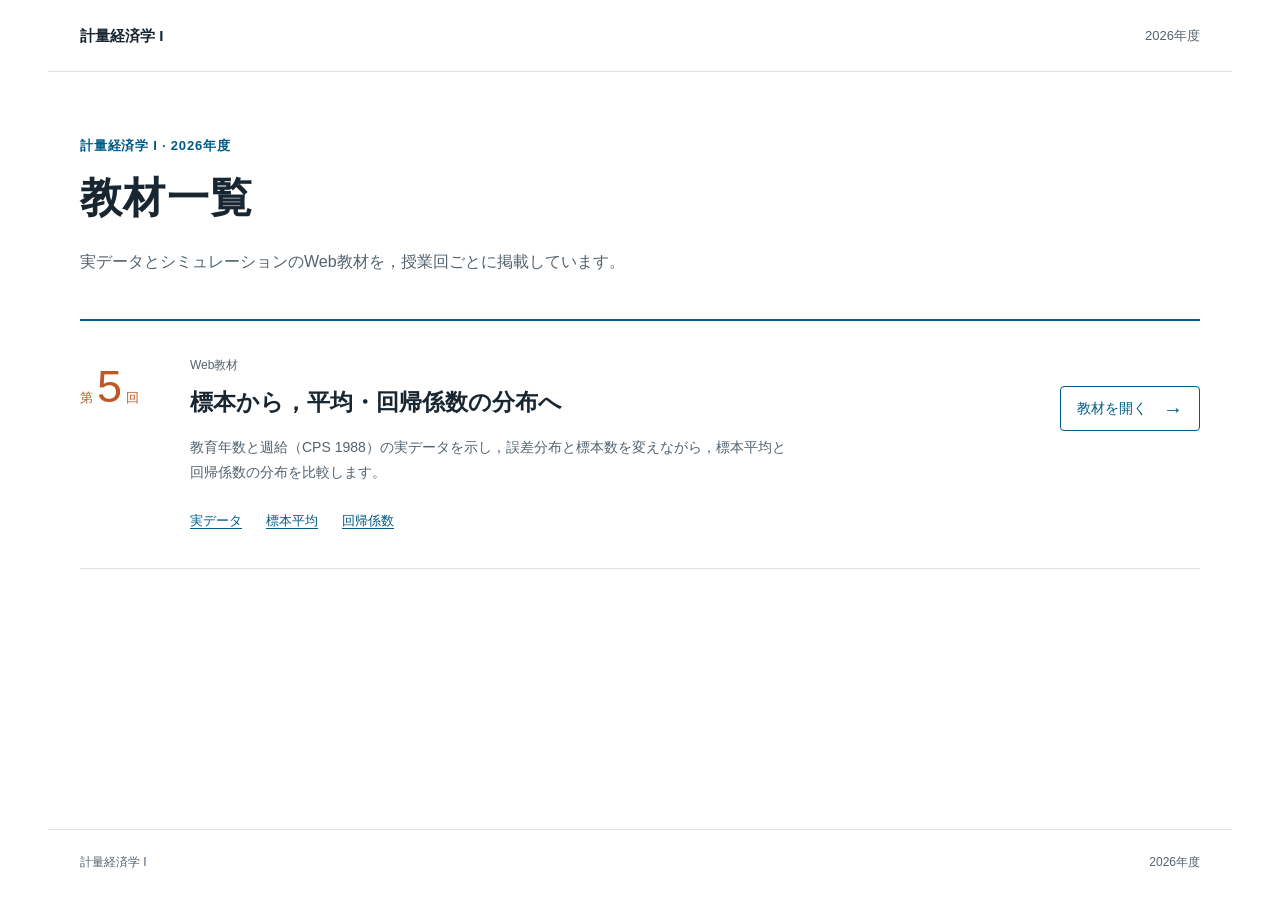
==== docs/index.html @ 07d19f1e "Add files via upload" ====
<!doctype html>
<html lang="ja">
<head>
  <meta charset="utf-8">
  <meta name="viewport" content="width=device-width, initial-scale=1">
  <meta name="description" content="2026年度・計量経済学IのWeb教材一覧。授業回ごとの実データとシミュレーションの教材を掲載しています。">
  <meta name="theme-color" content="#005a85">
  <title>教材一覧｜計量経済学I・2026年度</title>
  <link rel="stylesheet" href="assets/css/index.css">
</head>
<body>
  <a class="skip-link" href="#main">本文へ移動</a>
  <header class="site-header">
    <a class="brand" href="./">計量経済学 I</a>
    <span class="academic-year">2026年度</span>
  </header>
  <main id="main">
    <div class="intro">
      <p class="eyebrow">計量経済学 I · 2026年度</p>
      <h1>教材一覧</h1>
      <p class="lead">実データとシミュレーションのWeb教材を，授業回ごとに掲載しています。</p>
    </div>
    <section aria-label="授業回別の教材">
      <ul class="lesson-list">
        <!-- 教材を追加するときは，同じ形式のliを授業回順に追加します。 -->
        <li>
          <article class="lesson" aria-labelledby="lecture05-title">
            <p class="lecture-number">第<strong>5</strong>回</p>
            <div class="lesson-content">
              <p class="material-type">Web教材</p>
              <h2 id="lecture05-title">標本から，平均・回帰係数の分布へ</h2>
              <p class="description">教育年数と週給（CPS 1988）の実データを示し，誤差分布と標本数を変えながら，標本平均と回帰係数の分布を比較します。</p>
              <nav class="section-links" aria-label="第5回の教材内の項目">
                <a href="lecture05/#examples">実データ</a>
                <a href="lecture05/#mean-experiment">標本平均</a>
                <a href="lecture05/#experiment">回帰係数</a>
              </nav>
            </div>
            <a class="open-lesson" href="lecture05/" aria-label="第5回 標本から，平均・回帰係数の分布への教材を開く">教材を開く <span aria-hidden="true">→</span></a>
          </article>
        </li>
      </ul>
    </section>
  </main>
  <footer class="site-footer"><span>計量経済学 I</span><span>2026年度</span></footer>
</body>
</html>
---- docs/assets/css/index.css ----
:root {
  --ink: #182632;
  --muted: #52636f;
  --blue: #005a85;
  --orange: #be5827;
  --line: #dbe2e6;
}
* { box-sizing: border-box; }
body {
  margin: 0;
  min-height: 100vh;
  min-height: 100dvh;
  display: flex;
  flex-direction: column;
  background: #fff;
  color: var(--ink);
  font: 16px/1.8 'Yu Gothic', YuGothic, Meiryo, sans-serif;
}
a { color: var(--blue); text-underline-offset: .25em; }
a:hover { text-decoration-thickness: 2px; }
:focus-visible { outline: 3px solid #ca792d; outline-offset: 5px; }
.skip-link { position: absolute; left: 20px; top: -100px; padding: 10px 16px; background: #fff; z-index: 1; }
.skip-link:focus { top: 12px; }
.site-header, main, .site-footer { width: min(1184px, 100%); padding-left: 32px; padding-right: 32px; margin-left: auto; margin-right: auto; }
.site-header { display: flex; justify-content: space-between; align-items: center; gap: 24px; padding-top: 22px; padding-bottom: 22px; border-bottom: 1px solid var(--line); }
.brand { color: var(--ink); font-size: 15px; font-weight: 700; text-decoration: none; }
.academic-year { color: var(--muted); font-size: 13px; }
main { flex: 1; padding-bottom: 80px; }
.intro { padding: 62px 0 42px; }
.eyebrow { color: var(--blue); font-size: 13px; font-weight: 650; letter-spacing: .06em; margin: 0 0 12px; }
h1 { margin: 0; font-size: 42px; line-height: 1.4; font-weight: 650; letter-spacing: .03em; }
.lead { margin: 20px 0 0; color: var(--muted); font-size: 16px; }
.lesson-list { list-style: none; padding: 0; margin: 0; border-top: 2px solid var(--blue); }
.lesson-list > li { border-bottom: 1px solid var(--line); }
.lesson { display: grid; grid-template-columns: 80px minmax(0, 1fr) auto; gap: 30px; align-items: start; padding: 34px 0 36px; }
.lecture-number { margin: 0; color: var(--orange); line-height: 1.4; font-size: 13px; white-space: nowrap; }
.lecture-number strong { display: inline-block; margin: 0 4px; font-size: 45px; font-weight: 500; font-variant-numeric: tabular-nums; }
.material-type { margin: 0 0 7px; color: var(--muted); font-size: 12px; }
h2 { margin: 0; font-size: 23px; line-height: 1.65; font-weight: 650; }
.description { max-width: 43em; margin: 13px 0 0; color: var(--muted); font-size: 14px; }
.section-links { display: flex; flex-wrap: wrap; gap: 10px 24px; margin-top: 24px; font-size: 13px; }
.open-lesson { display: inline-flex; align-items: center; gap: 16px; margin-top: 31px; padding: 9px 16px; border: 1px solid var(--blue); border-radius: 4px; text-decoration: none; font-size: 14px; white-space: nowrap; }
.open-lesson:hover { background: #edf4f7; }
.open-lesson span { font-size: 20px; line-height: 1; }
.site-footer { display: flex; gap: 20px; justify-content: space-between; padding-top: 22px; padding-bottom: 26px; border-top: 1px solid var(--line); font-size: 12px; color: var(--muted); }
@media (max-width: 950px) {
  .lesson { grid-template-columns: 72px minmax(0, 1fr); gap: 22px; }
  .open-lesson { grid-column: 2; justify-self: start; margin-top: 0; }
}
@media (max-width: 600px) {
  .site-header, main, .site-footer { padding-left: 20px; padding-right: 20px; }
  .intro { padding: 38px 0 30px; }
  h1 { font-size: 34px; }
  .lead { font-size: 14px; margin-top: 16px; }
  .lesson { grid-template-columns: minmax(0, 1fr); gap: 16px; padding: 24px 0 28px; }
  .lecture-number strong { font-size: 32px; }
  h2 { font-size: 21px; }
  .description { font-size: 14px; }
  .section-links { gap: 10px 20px; margin-top: 20px; }
  .open-lesson { grid-column: 1; margin-top: 4px; }
  main { padding-bottom: 48px; }
}
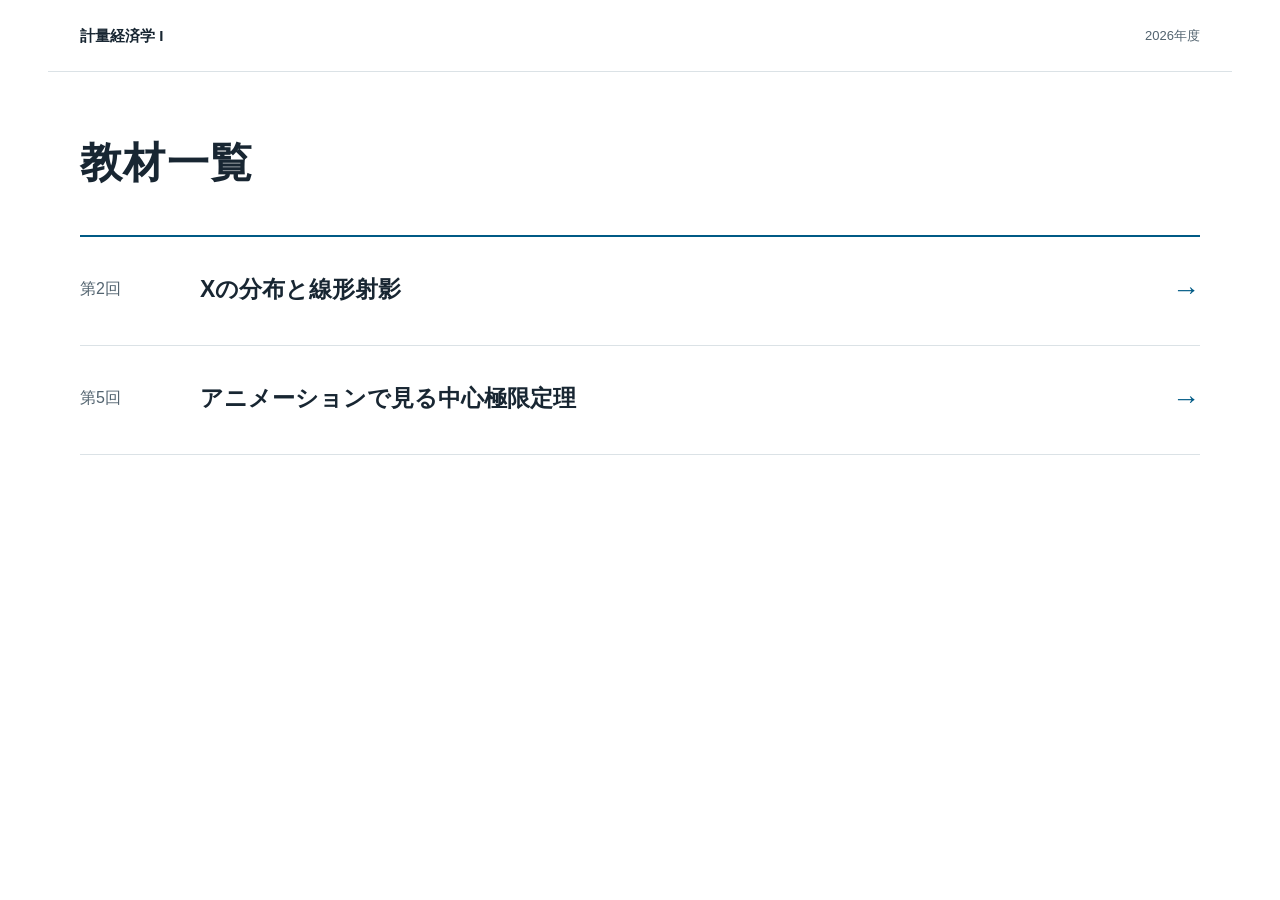
==== commit c1fece26: "Add files via upload" ====
--- a/docs/index.html
+++ b/docs/index.html
@@ -3,7 +3,7 @@
 <head>
   <meta charset="utf-8">
   <meta name="viewport" content="width=device-width, initial-scale=1">
-  <meta name="description" content="2026年度・計量経済学IのWeb教材一覧。授業回ごとの実データとシミュレーションの教材を掲載しています。">
+  <meta name="description" content="2026年度・計量経済学Iの教材一覧。">
   <meta name="theme-color" content="#005a85">
   <title>教材一覧｜計量経済学I・2026年度</title>
   <link rel="stylesheet" href="assets/css/index.css">
@@ -16,32 +16,27 @@
   </header>
   <main id="main">
     <div class="intro">
-      <p class="eyebrow">計量経済学 I · 2026年度</p>
       <h1>教材一覧</h1>
-      <p class="lead">実データとシミュレーションのWeb教材を，授業回ごとに掲載しています。</p>
     </div>
     <section aria-label="授業回別の教材">
       <ul class="lesson-list">
         <!-- 教材を追加するときは，同じ形式のliを授業回順に追加します。 -->
         <li>
-          <article class="lesson" aria-labelledby="lecture05-title">
-            <p class="lecture-number">第<strong>5</strong>回</p>
-            <div class="lesson-content">
-              <p class="material-type">Web教材</p>
-              <h2 id="lecture05-title">標本から，平均・回帰係数の分布へ</h2>
-              <p class="description">教育年数と週給（CPS 1988）の実データを示し，誤差分布と標本数を変えながら，標本平均と回帰係数の分布を比較します。</p>
-              <nav class="section-links" aria-label="第5回の教材内の項目">
-                <a href="lecture05/#examples">実データ</a>
-                <a href="lecture05/#mean-experiment">標本平均</a>
-                <a href="lecture05/#experiment">回帰係数</a>
-              </nav>
-            </div>
-            <a class="open-lesson" href="lecture05/" aria-label="第5回 標本から，平均・回帰係数の分布への教材を開く">教材を開く <span aria-hidden="true">→</span></a>
-          </article>
+          <a class="lesson" href="lecture02/" aria-labelledby="lecture02-number lecture02-title">
+            <span class="lecture-number" id="lecture02-number">第2回</span>
+            <h2 id="lecture02-title">Xの分布と線形射影</h2>
+            <span class="lesson-arrow" aria-hidden="true">→</span>
+          </a>
+        </li>
+        <li>
+          <a class="lesson" href="lecture05/" aria-labelledby="lecture05-number lecture05-title">
+            <span class="lecture-number" id="lecture05-number">第5回</span>
+            <h2 id="lecture05-title">アニメーションで見る中心極限定理</h2>
+            <span class="lesson-arrow" aria-hidden="true">→</span>
+          </a>
         </li>
       </ul>
     </section>
   </main>
-  <footer class="site-footer"><span>計量経済学 I</span><span>2026年度</span></footer>
 </body>
 </html>
--- a/docs/assets/css/index.css
+++ b/docs/assets/css/index.css
@@ -2,7 +2,6 @@
   --ink: #182632;
   --muted: #52636f;
   --blue: #005a85;
-  --orange: #be5827;
   --line: #dbe2e6;
 }
 * { box-sizing: border-box; }
@@ -21,42 +20,26 @@
 :focus-visible { outline: 3px solid #ca792d; outline-offset: 5px; }
 .skip-link { position: absolute; left: 20px; top: -100px; padding: 10px 16px; background: #fff; z-index: 1; }
 .skip-link:focus { top: 12px; }
-.site-header, main, .site-footer { width: min(1184px, 100%); padding-left: 32px; padding-right: 32px; margin-left: auto; margin-right: auto; }
+.site-header, main { width: min(1184px, 100%); padding-left: 32px; padding-right: 32px; margin-left: auto; margin-right: auto; }
 .site-header { display: flex; justify-content: space-between; align-items: center; gap: 24px; padding-top: 22px; padding-bottom: 22px; border-bottom: 1px solid var(--line); }
 .brand { color: var(--ink); font-size: 15px; font-weight: 700; text-decoration: none; }
 .academic-year { color: var(--muted); font-size: 13px; }
 main { flex: 1; padding-bottom: 80px; }
 .intro { padding: 62px 0 42px; }
-.eyebrow { color: var(--blue); font-size: 13px; font-weight: 650; letter-spacing: .06em; margin: 0 0 12px; }
 h1 { margin: 0; font-size: 42px; line-height: 1.4; font-weight: 650; letter-spacing: .03em; }
-.lead { margin: 20px 0 0; color: var(--muted); font-size: 16px; }
 .lesson-list { list-style: none; padding: 0; margin: 0; border-top: 2px solid var(--blue); }
 .lesson-list > li { border-bottom: 1px solid var(--line); }
-.lesson { display: grid; grid-template-columns: 80px minmax(0, 1fr) auto; gap: 30px; align-items: start; padding: 34px 0 36px; }
-.lecture-number { margin: 0; color: var(--orange); line-height: 1.4; font-size: 13px; white-space: nowrap; }
-.lecture-number strong { display: inline-block; margin: 0 4px; font-size: 45px; font-weight: 500; font-variant-numeric: tabular-nums; }
-.material-type { margin: 0 0 7px; color: var(--muted); font-size: 12px; }
+.lesson { display: grid; grid-template-columns: 90px minmax(0, 1fr) 28px; gap: 30px; align-items: center; padding: 34px 0 36px; color: var(--ink); text-decoration: none; }
+.lesson:hover { background: #f5f7f8; }
+.lecture-number { color: var(--muted); font-size: 16px; white-space: nowrap; }
 h2 { margin: 0; font-size: 23px; line-height: 1.65; font-weight: 650; }
-.description { max-width: 43em; margin: 13px 0 0; color: var(--muted); font-size: 14px; }
-.section-links { display: flex; flex-wrap: wrap; gap: 10px 24px; margin-top: 24px; font-size: 13px; }
-.open-lesson { display: inline-flex; align-items: center; gap: 16px; margin-top: 31px; padding: 9px 16px; border: 1px solid var(--blue); border-radius: 4px; text-decoration: none; font-size: 14px; white-space: nowrap; }
-.open-lesson:hover { background: #edf4f7; }
-.open-lesson span { font-size: 20px; line-height: 1; }
-.site-footer { display: flex; gap: 20px; justify-content: space-between; padding-top: 22px; padding-bottom: 26px; border-top: 1px solid var(--line); font-size: 12px; color: var(--muted); }
-@media (max-width: 950px) {
-  .lesson { grid-template-columns: 72px minmax(0, 1fr); gap: 22px; }
-  .open-lesson { grid-column: 2; justify-self: start; margin-top: 0; }
-}
+.lesson-arrow { color: var(--blue); font-size: 28px; line-height: 1; text-align: right; }
 @media (max-width: 600px) {
-  .site-header, main, .site-footer { padding-left: 20px; padding-right: 20px; }
+  .site-header, main { padding-left: 20px; padding-right: 20px; }
   .intro { padding: 38px 0 30px; }
   h1 { font-size: 34px; }
-  .lead { font-size: 14px; margin-top: 16px; }
-  .lesson { grid-template-columns: minmax(0, 1fr); gap: 16px; padding: 24px 0 28px; }
-  .lecture-number strong { font-size: 32px; }
+  .lesson { grid-template-columns: minmax(0, 1fr) 28px; gap: 12px 20px; padding: 24px 0 28px; }
+  .lecture-number { grid-column: 1 / -1; font-size: 14px; }
   h2 { font-size: 21px; }
-  .description { font-size: 14px; }
-  .section-links { gap: 10px 20px; margin-top: 20px; }
-  .open-lesson { grid-column: 1; margin-top: 4px; }
   main { padding-bottom: 48px; }
 }
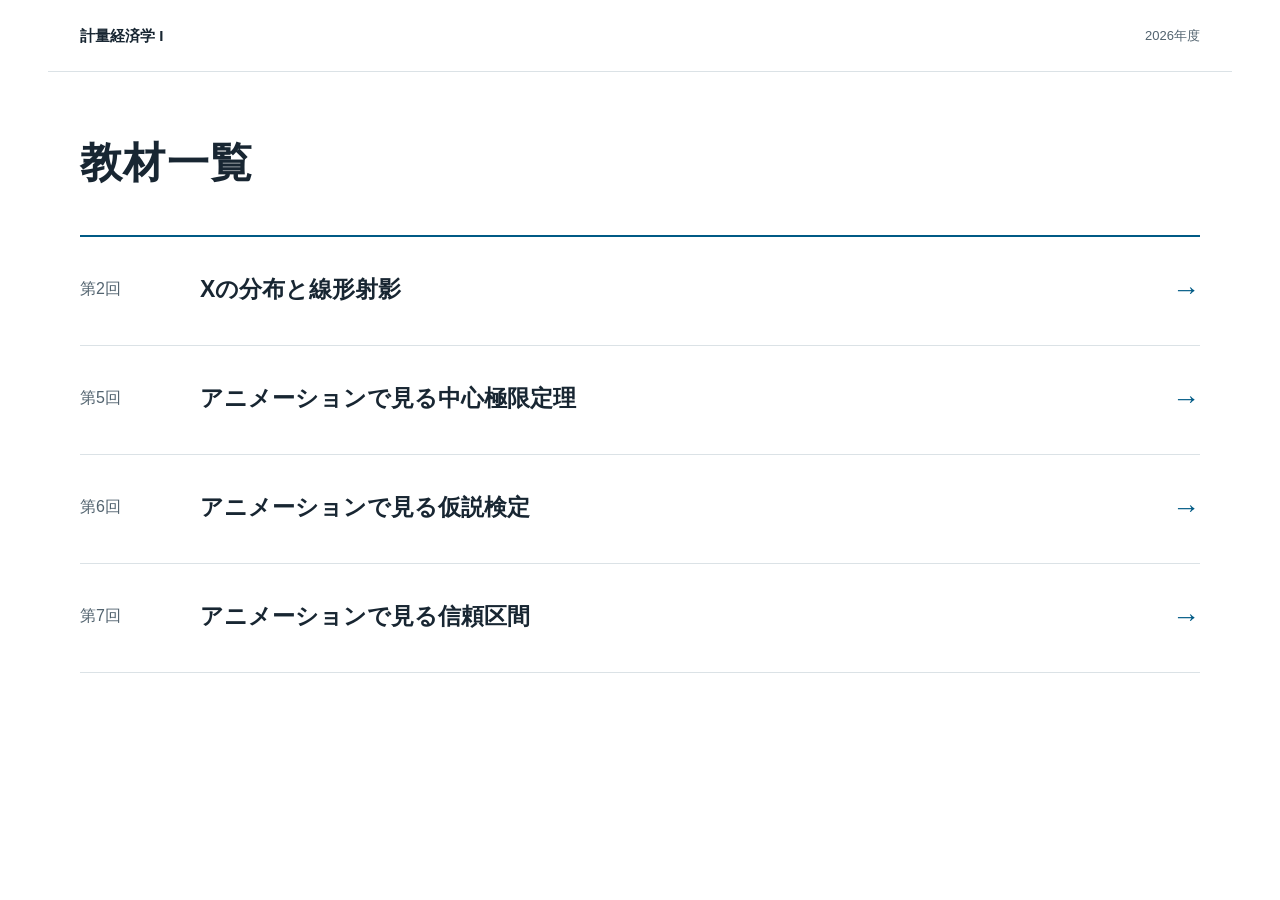
==== commit fcc762d0: "Add files via upload" ====
--- a/docs/index.html
+++ b/docs/index.html
@@ -35,6 +35,20 @@
             <span class="lesson-arrow" aria-hidden="true">→</span>
           </a>
         </li>
+        <li>
+          <a class="lesson" href="lecture06/" aria-labelledby="lecture06-number lecture06-title">
+            <span class="lecture-number" id="lecture06-number">第6回</span>
+            <h2 id="lecture06-title">アニメーションで見る仮説検定</h2>
+            <span class="lesson-arrow" aria-hidden="true">→</span>
+          </a>
+        </li>
+        <li>
+          <a class="lesson" href="lecture07/" aria-labelledby="lecture07-number lecture07-title">
+            <span class="lecture-number" id="lecture07-number">第7回</span>
+            <h2 id="lecture07-title">アニメーションで見る信頼区間</h2>
+            <span class="lesson-arrow" aria-hidden="true">→</span>
+          </a>
+        </li>
       </ul>
     </section>
   </main>
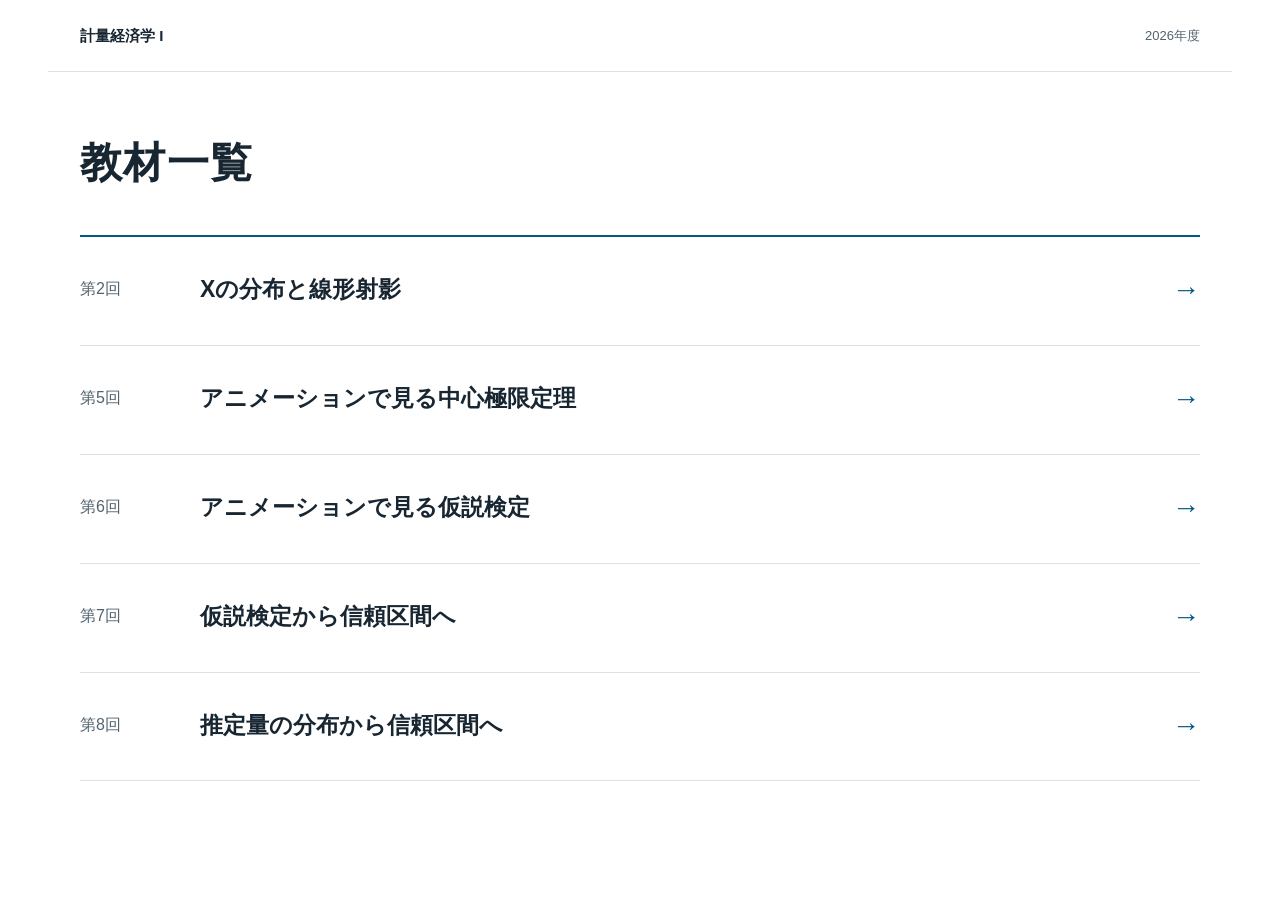
==== commit 6d1f0de3: "Add files via upload" ====
--- a/docs/index.html
+++ b/docs/index.html
@@ -45,7 +45,14 @@
         <li>
           <a class="lesson" href="lecture07/" aria-labelledby="lecture07-number lecture07-title">
             <span class="lecture-number" id="lecture07-number">第7回</span>
-            <h2 id="lecture07-title">アニメーションで見る信頼区間</h2>
+            <h2 id="lecture07-title">仮説検定から信頼区間へ</h2>
+            <span class="lesson-arrow" aria-hidden="true">→</span>
+          </a>
+        </li>
+        <li>
+          <a class="lesson" href="lecture08/" aria-labelledby="lecture08-number lecture08-title">
+            <span class="lecture-number" id="lecture08-number">第8回</span>
+            <h2 id="lecture08-title">推定量の分布から信頼区間へ</h2>
             <span class="lesson-arrow" aria-hidden="true">→</span>
           </a>
         </li>
